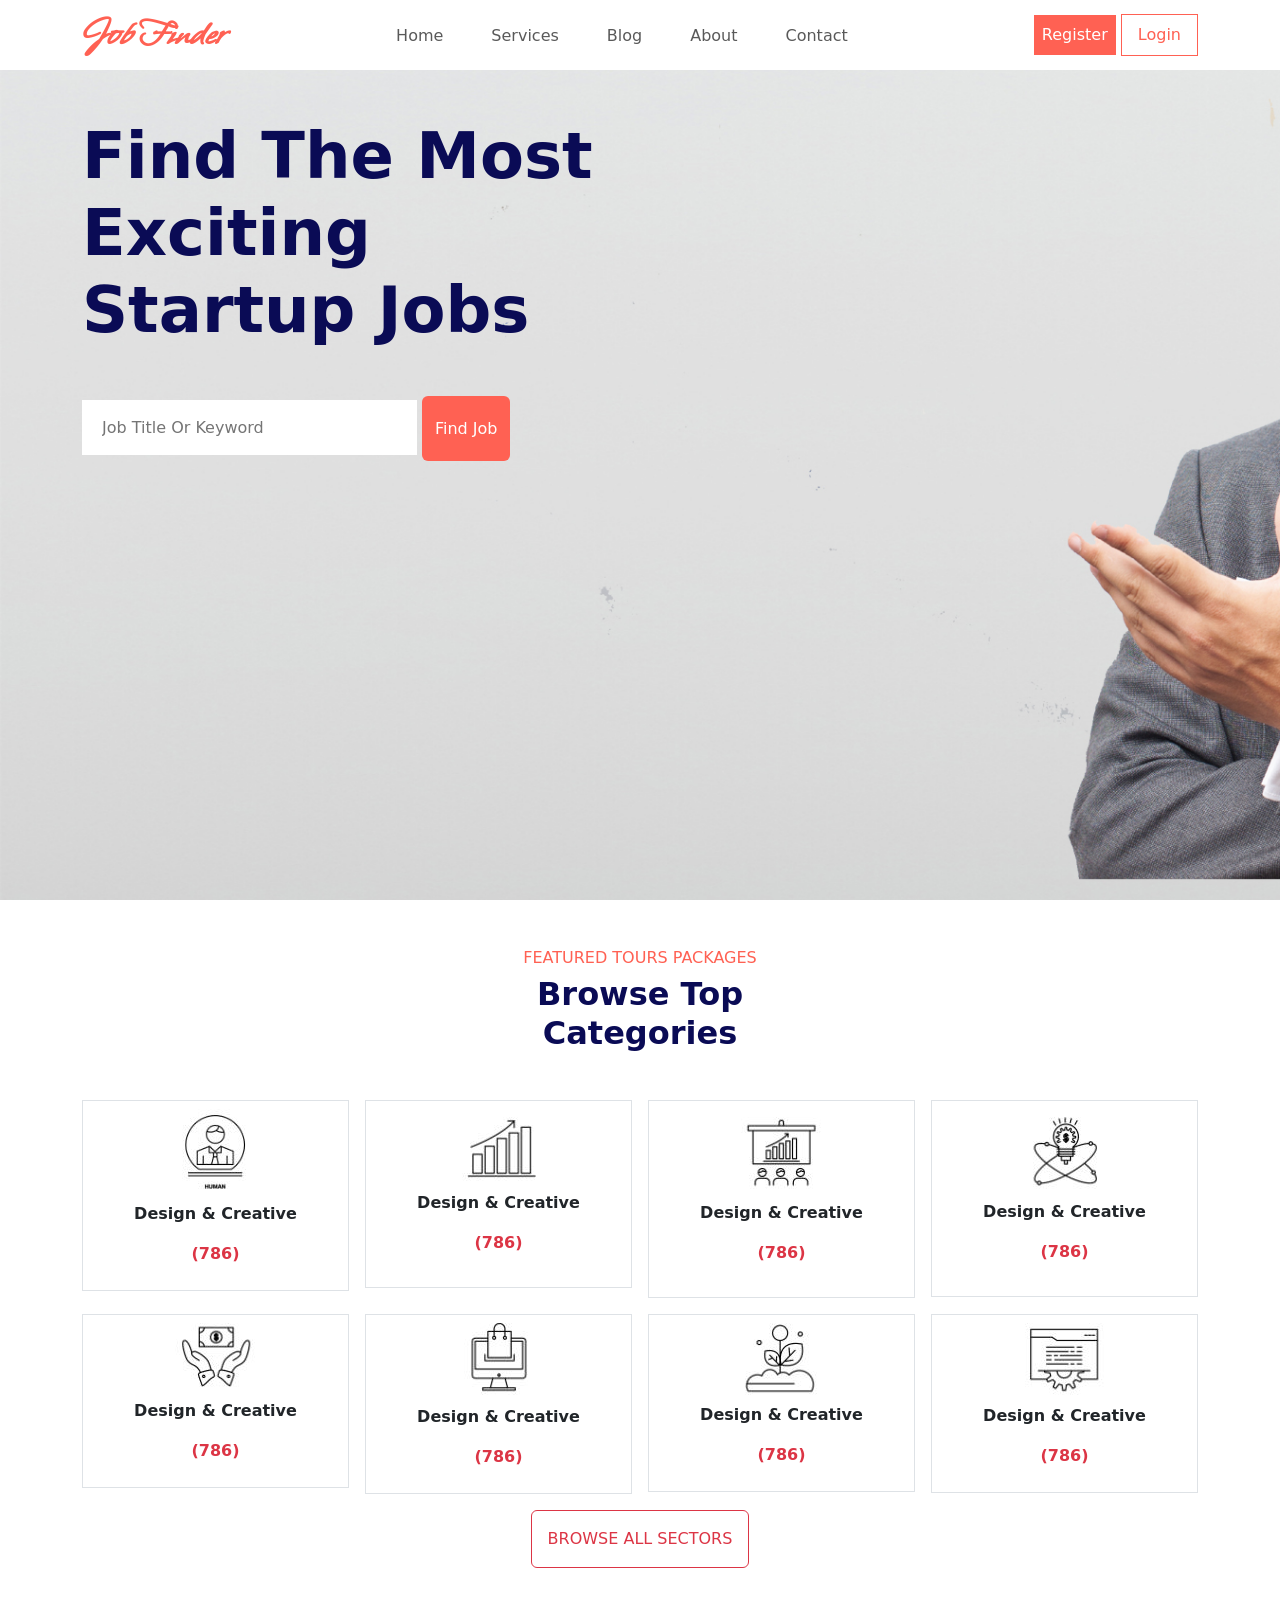
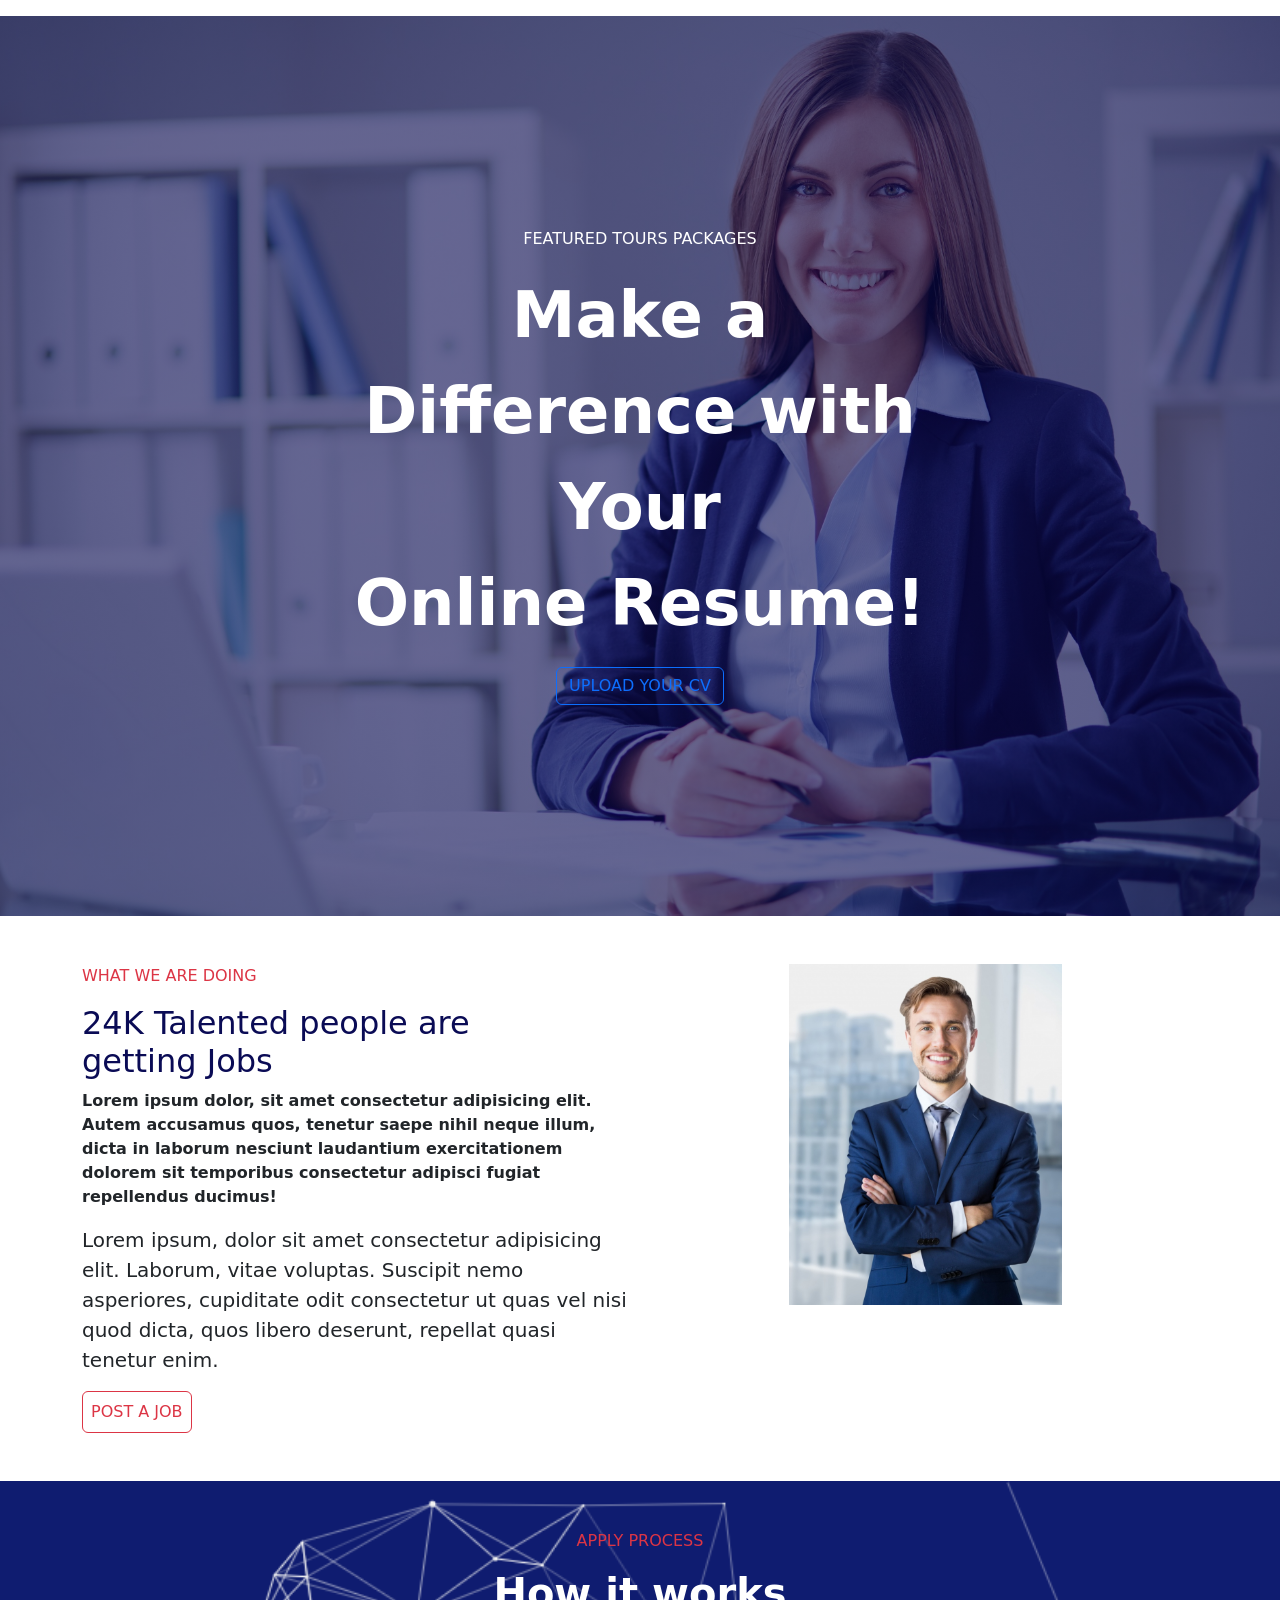
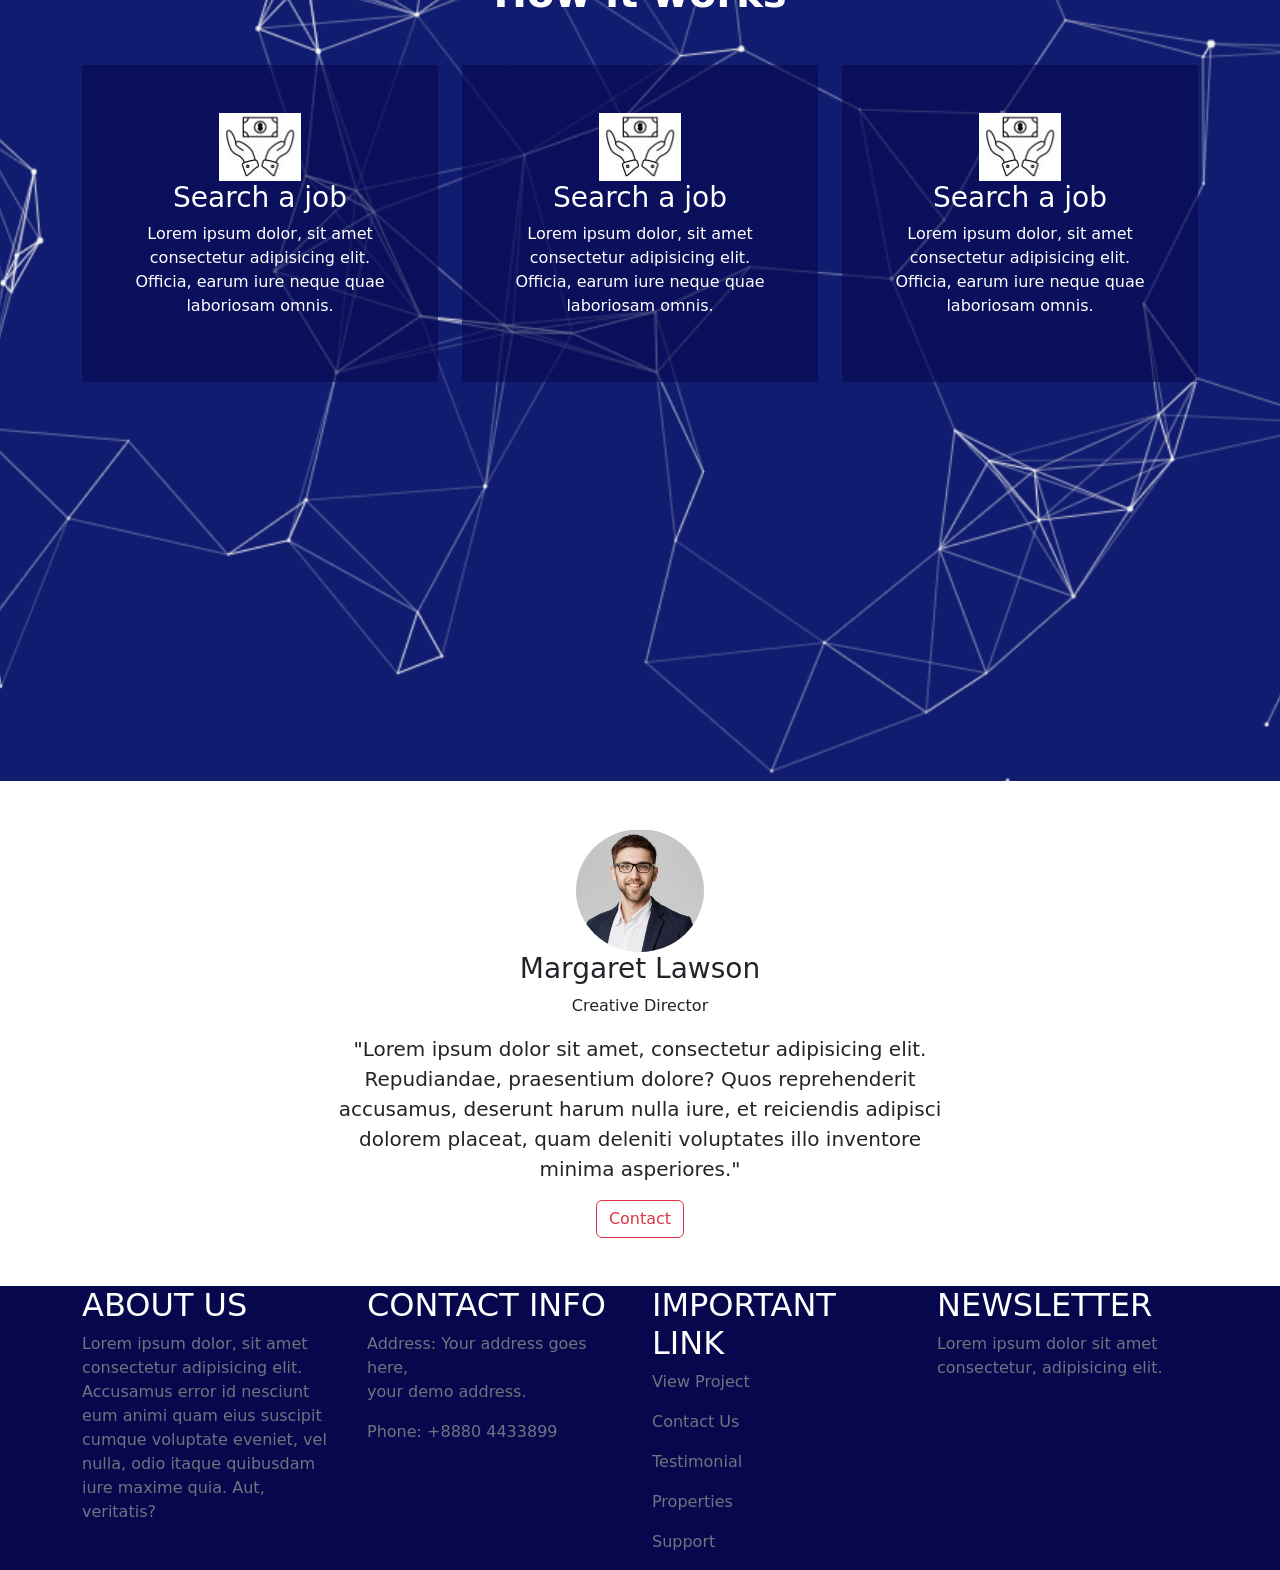
==== index.html @ a860cf0c "Update and rename Assignment.html to index.html" ====
<!DOCTYPE html>
<html lang="en">
<head>
  <meta charset="UTF-8">
  <meta name="viewport" content="width=device-width, initial-scale=1.0">
  <!-- Bootstrap -->
  <link rel="stylesheet" href="./css2/bootstrap.min.css">
  <!-- Icons -->
  <link rel="stylesheet" href="./CSS/all.min.css">
  <!-- Google fonts -->
  <link rel="preconnect" href="https://fonts.googleapis.com">
  <link rel="preconnect" href="https://fonts.gstatic.com" crossorigin>
  <link href="https://fonts.googleapis.com/css2?family=Whisper&display=swap" rel="stylesheet">  <!-- Css file -->
  <link rel="stylesheet" href="./CSS/style.css">
  <title>Document</title>
</head>
<body>
  <header id="home" class="mb-md-5">
    <nav class="navbar navbar-expand-lg bg-white py-0">
      <div class="container">
        <a class="main-btn navbar-brand" href="#">Job Finder</a>
        <button class="navbar-toggler" type="button" data-bs-toggle="collapse" data-bs-target="#navbarSupportedContent" aria-controls="navbarSupportedContent" aria-expanded="false" aria-label="Toggle navigation">
          <span class="navbar-toggler-icon"></span>
        </button>
        <div class="collapse navbar-collapse" id="navbarSupportedContent">
          <ul class="navbar-nav m-auto mb-2 mb-lg-0 d-flex align-items-center">
            <li class="nav-item">
              <a class="nav-link" aria-current="page" href="#">Home</a>
            </li>
            <li class="nav-item">
              <a class="nav-link" href="#">Services</a>
            </li>
            <li class="nav-item">
              <a class="nav-link" href="#">Blog</a>
            </li>
            <li class="nav-item">
              <a class="nav-link" href="#">About</a>
            </li>
            <li class="nav-item">
              <a class="nav-link" href="#">Contact</a>
            </li>
            
            
          </ul>
          
          <div class="btns">
          
              <button class="btn1">Register</button>
              <button class="btn2">Login</button>
            
          </div>
        </div>
      </div>
    </nav>

    <div class="container">
      <div class="home-content mt-md-5">
        <h1>Find The Most<br/>Exciting<br/>Startup Jobs</h1>
        <div class="input mt-md-5">
          <input type="text" placeholder="Job Title Or Keyword"/>
          <button class="btn">Find Job</button>
        </div>
      </div>
    </div>
  </header>

  <section id="services" class="mb-md-5">
    <div class="title mx-auto w-25 text-center">
      <h6>FEATURED TOURS PACKAGES</h6>
      <h2>Browse Top Categories</h2>
    </div>

    <div class="container mt-md-5">
      <div class="row g-3">
        <div class="col-md-3">
          <div class="content text-center py-md-2 border border-1">
            <img src="./Images/cate.JPG" alt="">
            <p class="fw-bold mt-md-2">Design & Creative</p>
            <p class="text-danger fw-bold">(786)</p>
          </div>
        </div>
        <div class="col-md-3">
          <div class="content text-center py-md-3 border border-1">
            <img src="./Images/Cate2.JPG" alt="">
            <p class="fw-bold mt-md-2">Design & Creative</p>
            <p class="text-danger fw-bold">(786)</p>
          </div>
        </div>
        <div class="col-md-3">
          <div class="content text-center py-md-3 border border-1">
            <img src="./Images/cate3.JPG" alt="">
            <p class="fw-bold mt-md-2">Design & Creative</p>
            <p class="text-danger fw-bold">(786)</p>
          </div>
        </div>
        <div class="col-md-3">
          <div class="content text-center py-md-3 border border-1">
            <img src="./Images/cate4.JPG" alt="">
            <p class="fw-bold mt-md-2">Design & Creative</p>
            <p class="text-danger fw-bold">(786)</p>
          </div>
        </div>
        <div class="col-md-3">
          <div class="content text-center py-md-2 border border-1">
            <img src="./Images/cate5.JPG" alt="">
            <p class="fw-bold mt-md-2">Design & Creative</p>
            <p class="text-danger fw-bold">(786)</p>
          </div>
        </div>
        <div class="col-md-3">
          <div class="content text-center py-md-2 border border-1">
            <img src="./Images/cate6.JPG" alt="">
            <p class="fw-bold mt-md-2">Design & Creative</p>
            <p class="text-danger fw-bold">(786)</p>
          </div>
        </div>
        <div class="col-md-3">
          <div class="content text-center py-md-2 border border-1">
            <img src="./Images/cate7.JPG" alt="">
            <p class="fw-bold mt-md-2">Design & Creative</p>
            <p class="text-danger fw-bold">(786)</p>
          </div>
        </div>
        <div class="col-md-3">
          <div class="content text-center py-md-2 border border-1">
            <img src="./Images/cate8.JPG" alt="">
            <p class="fw-bold mt-md-2">Design & Creative</p>
            <p class="text-danger fw-bold">(786)</p>
          </div>
        </div>
        <div class="col-md-12">
          <div class="content text-center">
            <button class="p-md-3 btn btn-outline-danger">BROWSE ALL SECTORS</button>
          </div>
        </div>
      </div>
    </div>
  </section>

  <section id="blog" class="position-relative mb-md-5">
    <div class="content text-center">
      <p>FEATURED TOURS PACKAGES</p>
      <p>Make a Difference with Your <br/> Online Resume!</p>
      <button class="btn btn-outline-primary">UPLOAD YOUR CV</button>
    </div>
  </section>

  <section id="about" class="mb-md-5">
    <div class="container">
      <div class="row">
        <div class="col-md-6">
          <div class="content">
            <p class="text-danger">WHAT WE ARE DOING</p>
            <h2 class="title">24K Talented people are <br/> getting Jobs</h2>
            <p class="fw-bold">Lorem ipsum dolor, sit amet consectetur adipisicing elit. Autem accusamus quos, tenetur saepe nihil neque illum, dicta in laborum nesciunt laudantium exercitationem dolorem sit temporibus consectetur adipisci fugiat repellendus ducimus!</p>
            <p class="lead">Lorem ipsum, dolor sit amet consectetur adipisicing elit. Laborum, vitae voluptas. Suscipit nemo asperiores, cupiditate odit consectetur ut quas vel nisi quod dicta, quos libero deserunt, repellat quasi tenetur enim.</p>
            <button class="p-md-2 btn btn-outline-danger">POST A JOB</button>
          </div>
        </div>
        <div class="col-md-6">
          <div class="content text-center">
            <img src="./Images/men.jpg" class="w-50" alt="">
          </div>
        </div>
      </div>
    </div>
  </section>

  <section id="contact" class="mb-md-5">
    <div class="title text-center pt-md-5">
      <p class="text-danger">APPLY PROCESS</p>
      <h2 class="text-white fs-1 fw-bold">How it works</h2>
    </div>
    <div class="container">
      <div class="row mt-md-5">
        <div class="col-md-4">
          <div class="content text-white text-center p-md-5">
            <img src="./Images/cate5.JPG" alt="">
            <h3>Search a job</h3>
            <p>Lorem ipsum dolor, sit amet consectetur adipisicing elit. Officia, earum iure neque quae laboriosam omnis.</p>
          </div>
        </div>
        <div class="col-md-4">
          <div class="content text-white text-center p-md-5">
            <img src="./Images/cate5.JPG" alt="">
            <h3>Search a job</h3>
            <p>Lorem ipsum dolor, sit amet consectetur adipisicing elit. Officia, earum iure neque quae laboriosam omnis.</p>
          </div>
        </div>
        <div class="col-md-4">
          <div class="content text-white text-center p-md-5">
            <img src="./Images/cate5.JPG" alt="">
            <h3>Search a job</h3>
            <p>Lorem ipsum dolor, sit amet consectetur adipisicing elit. Officia, earum iure neque quae laboriosam omnis.</p>
          </div>
        </div>
      </div>
    </div>
  </section>

  <section class="special mb-md-5">
    <div class="content text-center">
      <img src="./Images/car2.JPG" class="portfolio rounded-circle" alt="">
      <h3>Margaret Lawson</h3>
      <p>Creative Director</p>
      <p class="lead w-50 mx-auto">"Lorem ipsum dolor sit amet, consectetur adipisicing elit. Repudiandae, praesentium dolore? Quos reprehenderit accusamus, deserunt harum nulla iure, et reiciendis adipisci dolorem placeat, quam deleniti voluptates illo inventore minima asperiores."</p>
      <button class="btn btn-outline-danger">Contact</button>
    </div>
  </section>

  <footer class="end">
    <div class="container">
      <div class="row">
        <div class="col-md-3">
          <div class="content text-start">
            <h2 class="text-white">ABOUT US</h2>
            <P class="text-secondary">Lorem ipsum dolor, sit amet consectetur adipisicing elit. Accusamus error id nesciunt eum animi quam eius suscipit cumque voluptate eveniet, vel nulla, odio itaque quibusdam iure maxime quia. Aut, veritatis?</P>
          </div>
        </div>
        <div class="col-md-3">
          <div class="content text-start">
            <h2 class="text-white">CONTACT INFO</h2>
            <p class="text-secondary">Address: Your address goes here,<br/>your demo address.</p>
            <p class="text-secondary">Phone: +8880 4433899</p>
            <p class="text-secondary"Emial: info@colorlib.com</p>
          </div>
        </div>
        <div class="col-md-3">
          <div class="content text-start">
            <h2 class="text-white">IMPORTANT LINK</h2>
            <p class="text-secondary">View Project</p>
            <p class="text-secondary">Contact Us</p>
            <p class="text-secondary">Testimonial</p>
            <p class="text-secondary">Properties</p>
            <p class="text-secondary">Support</p>
          </div>
        </div>
        <div class="col-md-3 text-start">
          <h2 class="text-white">NEWSLETTER</h2>
          <p class="text-secondary"> Lorem ipsum dolor sit amet consectetur, adipisicing elit.</p>
        </div>
      </div>
    </div>
  </footer>
  <script src="./js/bootstrap.bundle.min.js"></script>
  <script src="./svript.js"></script>
</body>
</html>
---- CSS/style.css ----
header {
  background-image: url(../Images/main1copy.jpg);
  background-size: cover;
  height: 100vh;
  
}

header .main-btn {
  font-size: 2.5rem;
  font-family: 'Whisper', cursive;  
  color: #FF6153;
  font-weight: 900;
}

header .btns .btn1{
  padding: 0.5rem;
  background-color: #FF6153;
  color: white;
  border: none;
  transition: 0.3s;
}

header .btns .btn1:hover {
  background-color: #fe5546;
}

header .btns .btn2 {
  padding: 0.5rem;
  padding-right: 1rem;
  padding-left: 1rem;
  background-color: white;
  color: #FF6153;
  border: #FF6153 solid 1px;
  transition: 0.3s;
}

header .btns .btn2:hover {
  background-color: #FF6153;
  color: white;
}

header .home-content h1 {
  font-size: 4rem;
  font-weight: 700;
  color: #0A0B55;
}


.nav-link:hover {
  color: #FF6153;
  transition-duration: 0.3s;
}

header .nav-item {
  padding-right: 2rem;
}

header .home-content .btn {
  height: 65px;
  background-color: #FF6153;
  color: white;
}

header .home-content .btn:hover {
  background-color: #ff4534;
  transition-duration: 0.3s;
}

header .home-content input {
  height: 55px;
  border: none;
  width: 30%;
  padding-left: 20px;
}

/* ======================================================================= */

#services .title h6 {
  color: #FF6153;
  font-size: 1rem;
}

#services .title h2 {
  color: #0A0B55;
  font-weight: 600;
}

#blog {
  background-image: linear-gradient(rgba(7,7,78,0.6), rgba(7,7,78,0.6)),url(../Images/woman.jpg);
  background-size: cover;
  background-position: center center;
  height: 100vh;
}

#blog .content {
  position: absolute;
  left: 50%;
  top: 50%;
  transform: translate(-50%,-50%);
  color: white;
}

#blog .content p:nth-child(2) {
  font-size: 4rem;
  font-weight: bold;
}

#about .content .title {
  color: #0A0B55;
}



#contact {
  background-image: url(../Images/cool-background.png);
  background-size: cover;
  background-position: center center;
  height: 100vh;
}

#contact .content {
  background: linear-gradient(rgba(7,7,78,0.6),rgba(7,7,78,0.6));
}

.special img{
  width: 10%;
}

footer {
background-color: rgba(7,7,78);
}
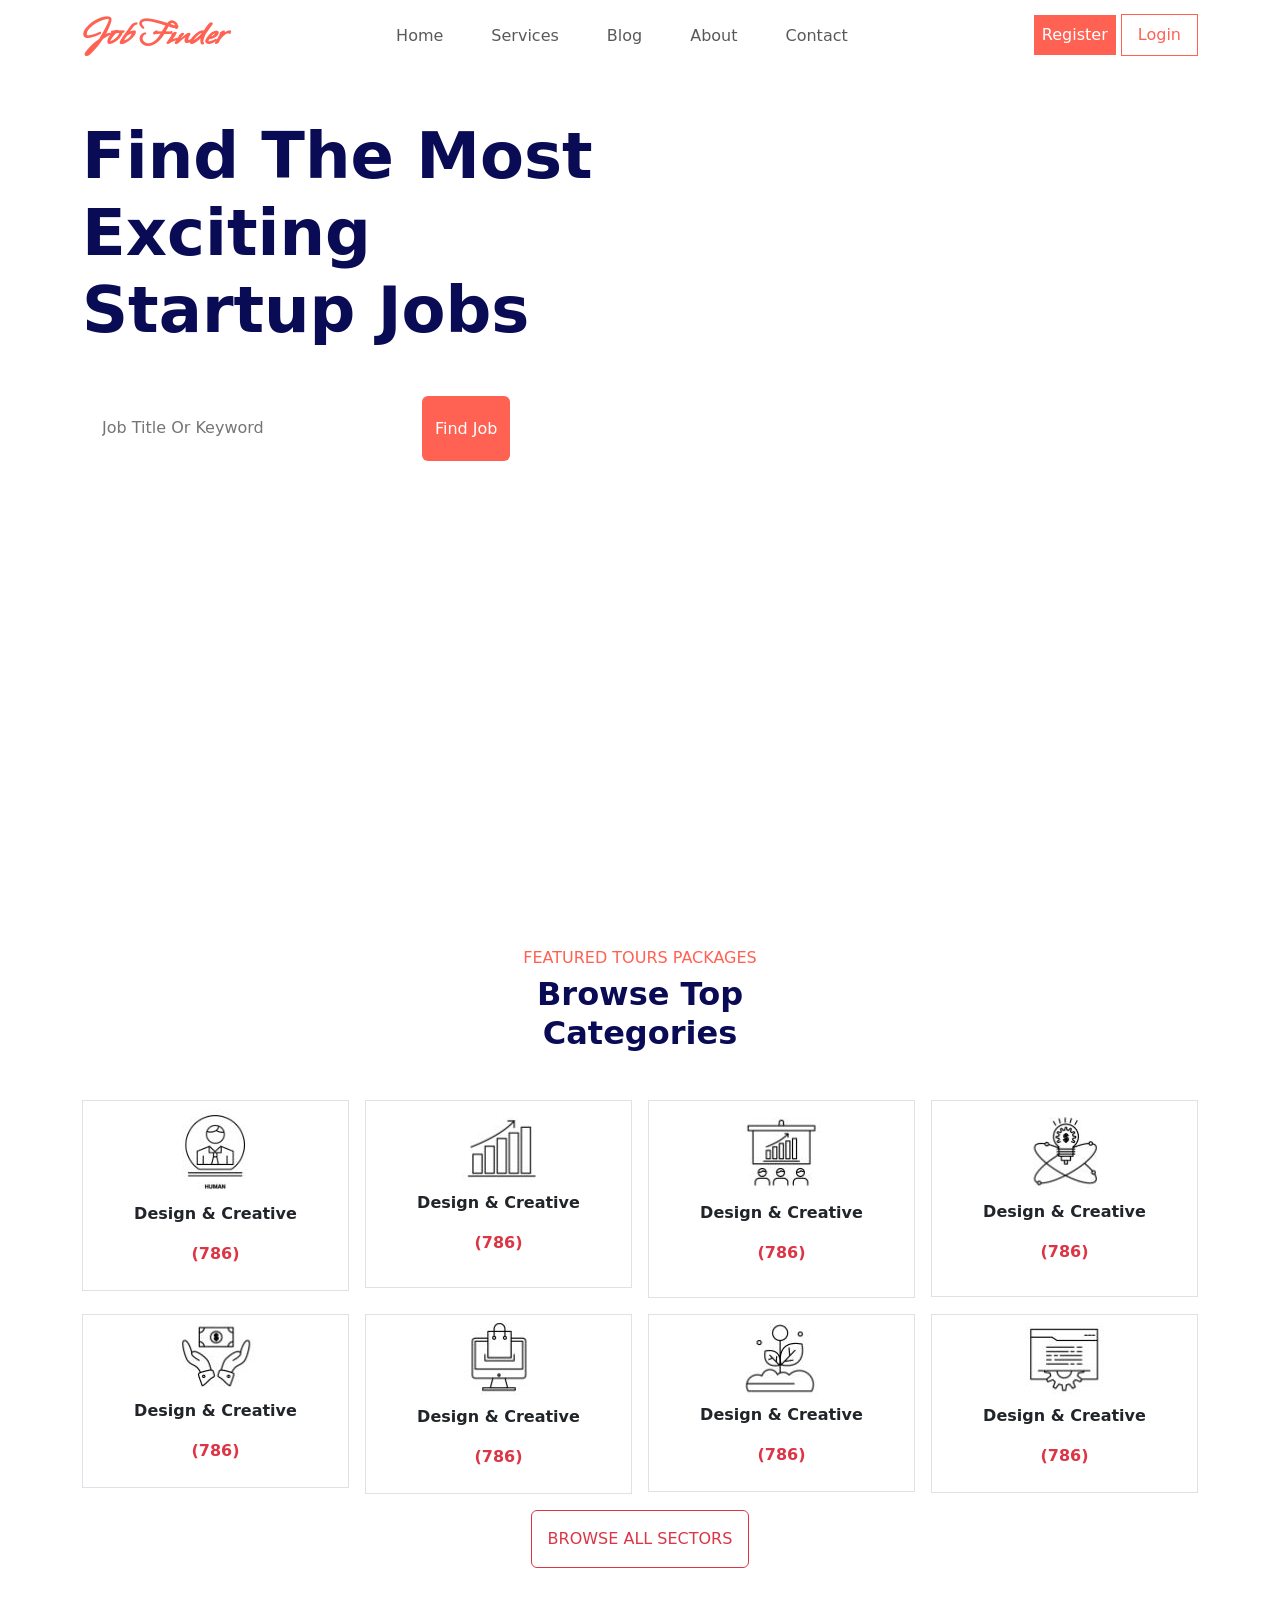
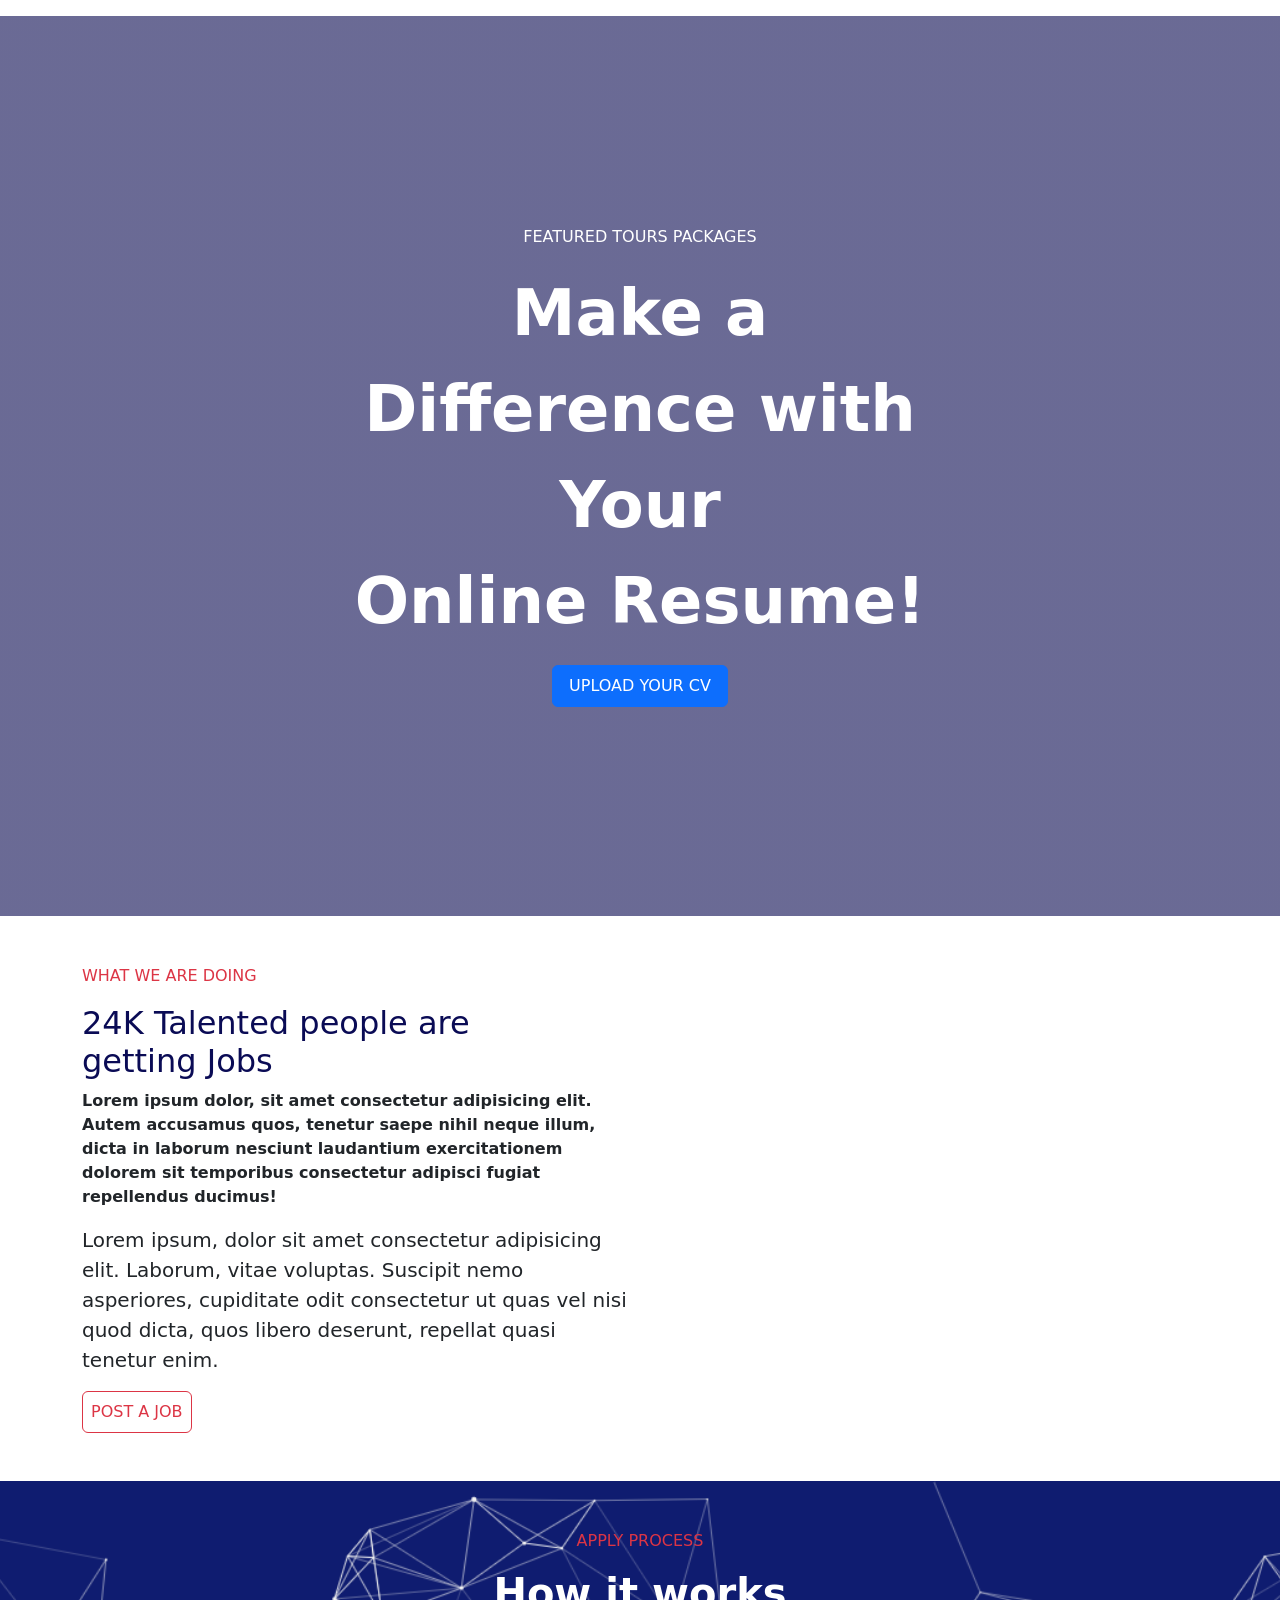
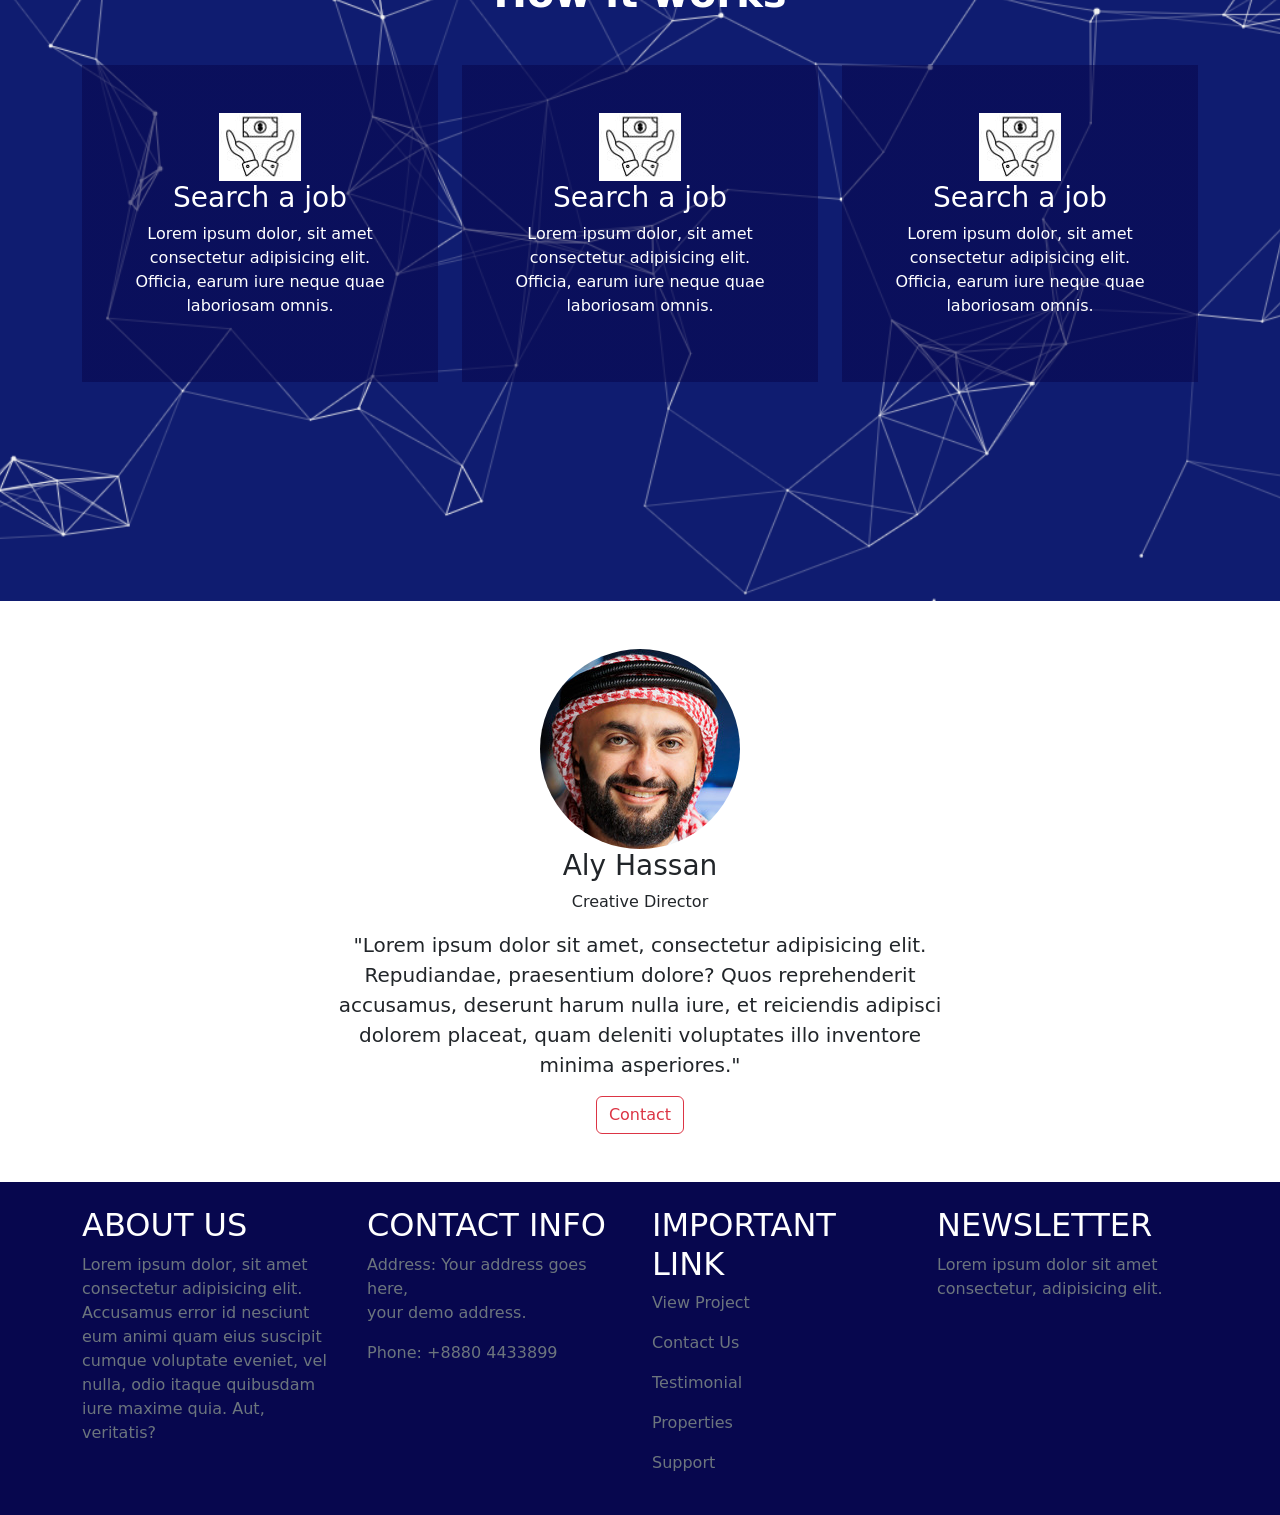
==== commit 6e5b6a0c: "new edit" ====
--- a/index.html
+++ b/index.html
@@ -4,7 +4,7 @@
   <meta charset="UTF-8">
   <meta name="viewport" content="width=device-width, initial-scale=1.0">
   <!-- Bootstrap -->
-  <link rel="stylesheet" href="./css2/bootstrap.min.css">
+  <link rel="stylesheet" href="./CSS/bootstrap.min.css">
   <!-- Icons -->
   <link rel="stylesheet" href="./CSS/all.min.css">
   <!-- Google fonts -->
@@ -141,7 +141,7 @@
     <div class="content text-center">
       <p>FEATURED TOURS PACKAGES</p>
       <p>Make a Difference with Your <br/> Online Resume!</p>
-      <button class="btn btn-outline-primary">UPLOAD YOUR CV</button>
+      <button class="btn btn-primary py-2 px-3">UPLOAD YOUR CV</button>
     </div>
   </section>
 
@@ -159,7 +159,7 @@
         </div>
         <div class="col-md-6">
           <div class="content text-center">
-            <img src="./Images/men.jpg" class="w-50" alt="">
+            <!-- <img src="./Images/men.jpg" class="w-50" alt=""> -->
           </div>
         </div>
       </div>
@@ -200,15 +200,15 @@
 
   <section class="special mb-md-5">
     <div class="content text-center">
-      <img src="./Images/car2.JPG" class="portfolio rounded-circle" alt="">
-      <h3>Margaret Lawson</h3>
+      <img src="./Images/person.jpg" class="portfolio rounded-circle" alt="">
+      <h3>Aly Hassan</h3>
       <p>Creative Director</p>
       <p class="lead w-50 mx-auto">"Lorem ipsum dolor sit amet, consectetur adipisicing elit. Repudiandae, praesentium dolore? Quos reprehenderit accusamus, deserunt harum nulla iure, et reiciendis adipisci dolorem placeat, quam deleniti voluptates illo inventore minima asperiores."</p>
       <button class="btn btn-outline-danger">Contact</button>
     </div>
   </section>
 
-  <footer class="end">
+  <footer class="end py-4">
     <div class="container">
       <div class="row">
         <div class="col-md-3">
@@ -245,4 +245,4 @@
   <script src="./js/bootstrap.bundle.min.js"></script>
   <script src="./svript.js"></script>
 </body>
-</html>
+</html>
--- a/CSS/style.css
+++ b/CSS/style.css
@@ -1,5 +1,5 @@
 header {
-  background-image: url(../Images/main1copy.jpg);
+  background-image: url(./../Images/mainbg2.jpg);
   background-size: cover;
   height: 100vh;
   
@@ -86,7 +86,7 @@
 }
 
 #blog {
-  background-image: linear-gradient(rgba(7,7,78,0.6), rgba(7,7,78,0.6)),url(../Images/woman.jpg);
+  background-image: linear-gradient(rgba(7,7,78,0.6), rgba(7,7,78,0.6)),url(./../Images/secondImage.jpg);
   background-size: cover;
   background-position: center center;
   height: 100vh;
@@ -115,17 +115,13 @@
   background-image: url(../Images/cool-background.png);
   background-size: cover;
   background-position: center center;
-  height: 100vh;
+  height: 80vh;
 }
 
 #contact .content {
   background: linear-gradient(rgba(7,7,78,0.6),rgba(7,7,78,0.6));
 }
 
-.special img{
-  width: 10%;
-}
-
 footer {
 background-color: rgba(7,7,78);
 }
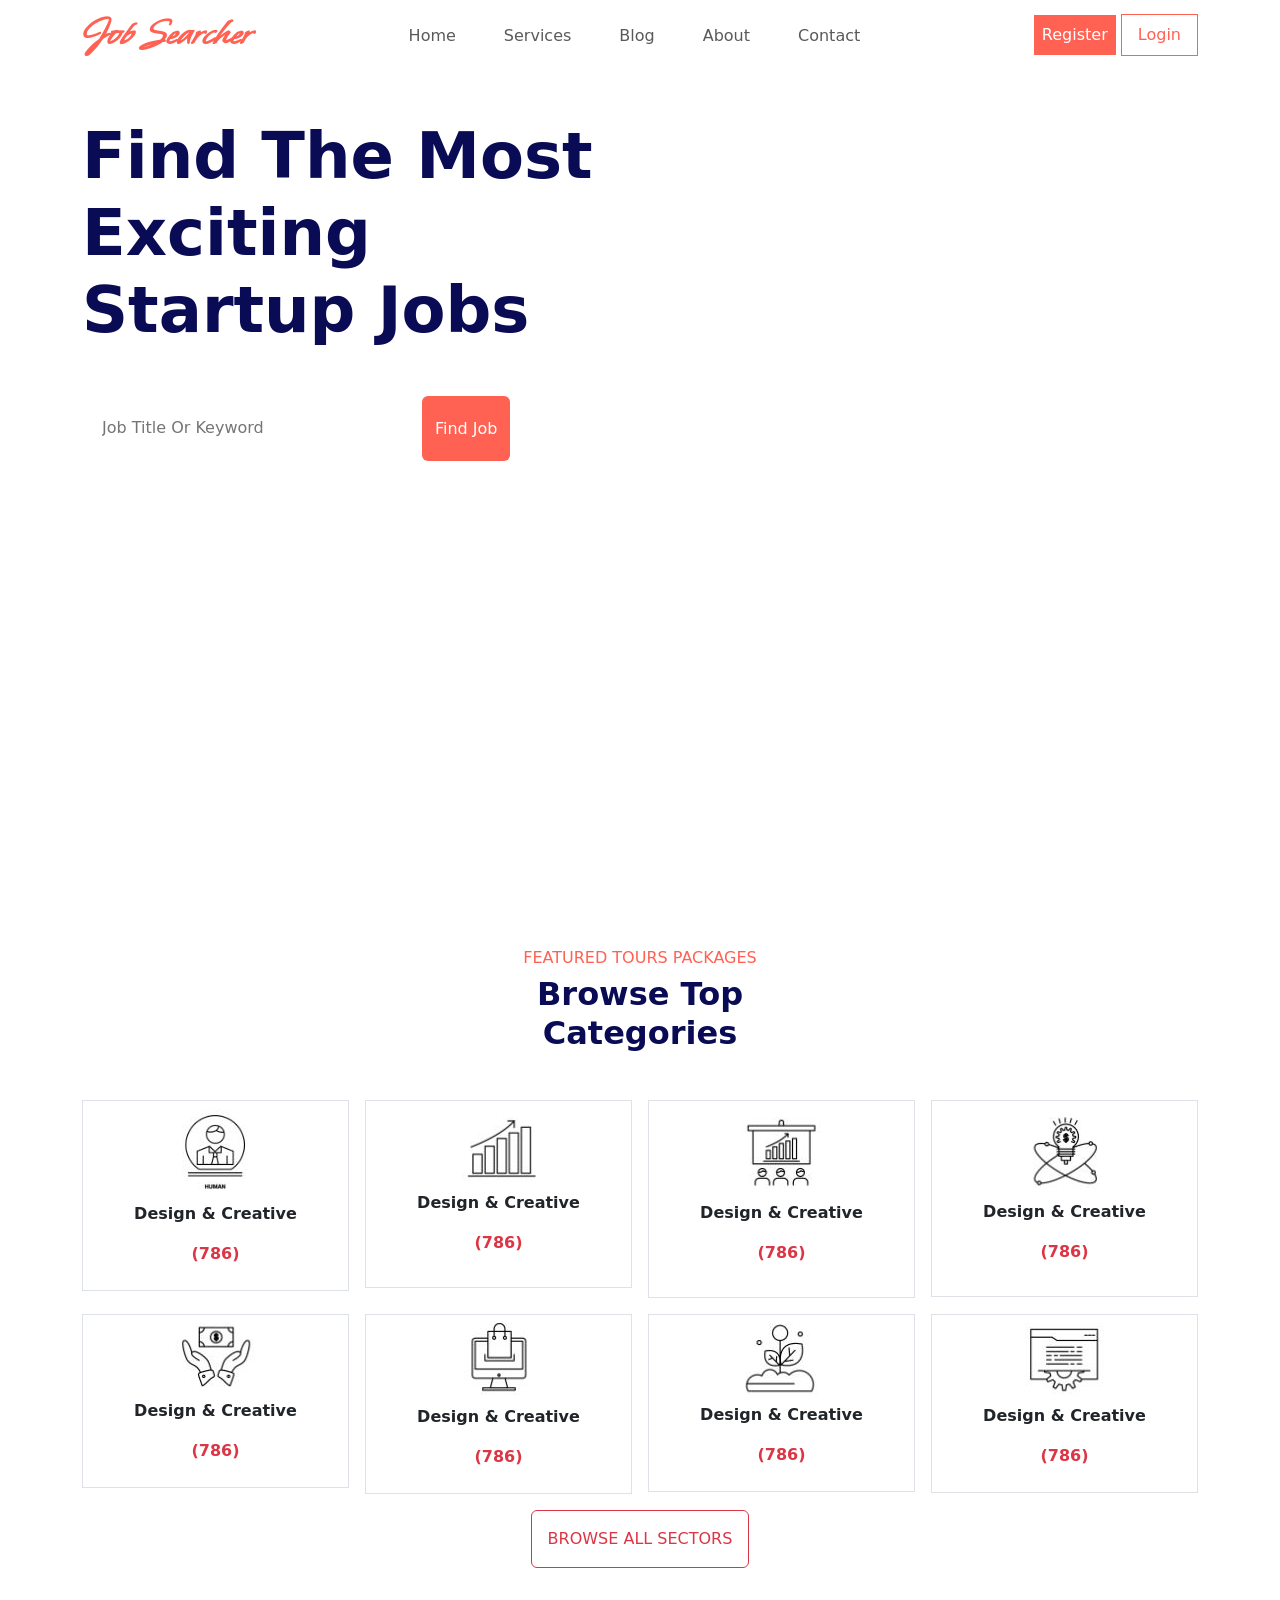
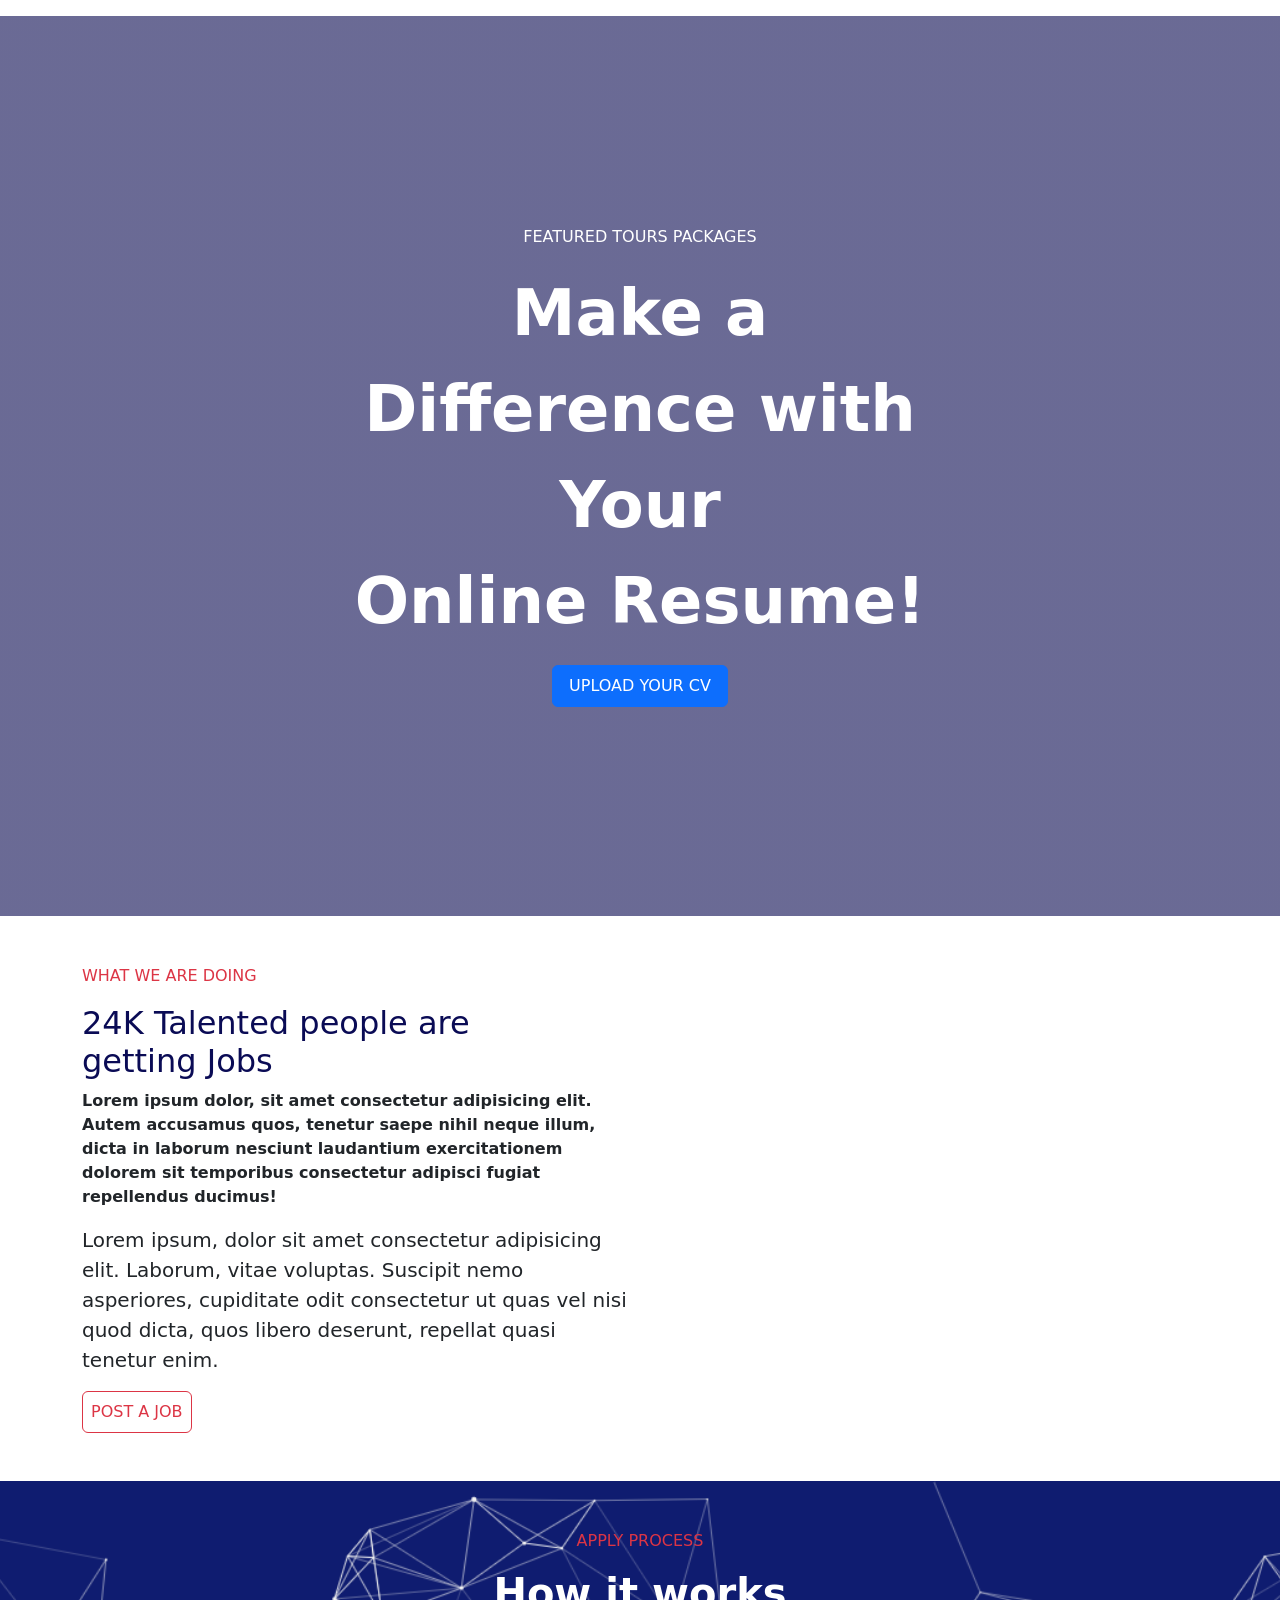
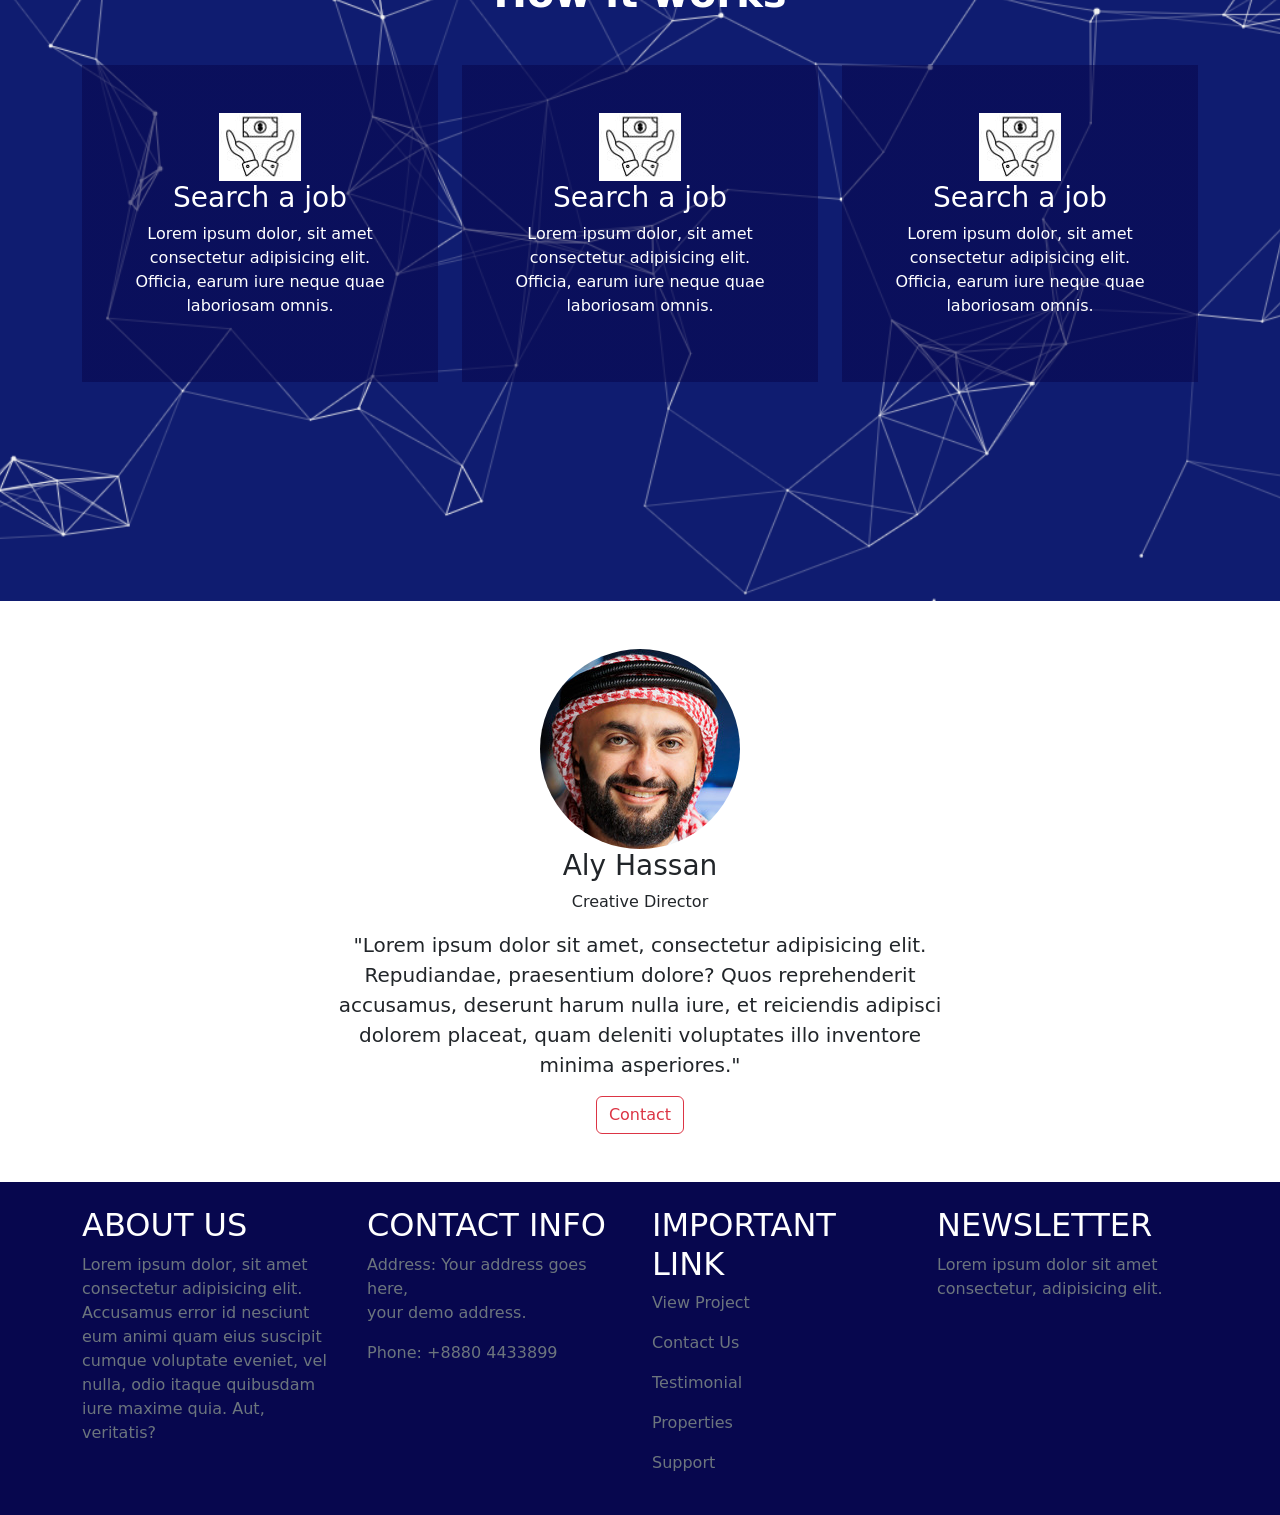
==== commit c72c34e5: "second launch" ====
--- a/index.html
+++ b/index.html
@@ -18,7 +18,7 @@
   <header id="home" class="mb-md-5">
     <nav class="navbar navbar-expand-lg bg-white py-0">
       <div class="container">
-        <a class="main-btn navbar-brand" href="#">Job Finder</a>
+        <a class="main-btn navbar-brand" href="#">Job Searcher</a>
         <button class="navbar-toggler" type="button" data-bs-toggle="collapse" data-bs-target="#navbarSupportedContent" aria-controls="navbarSupportedContent" aria-expanded="false" aria-label="Toggle navigation">
           <span class="navbar-toggler-icon"></span>
         </button>
